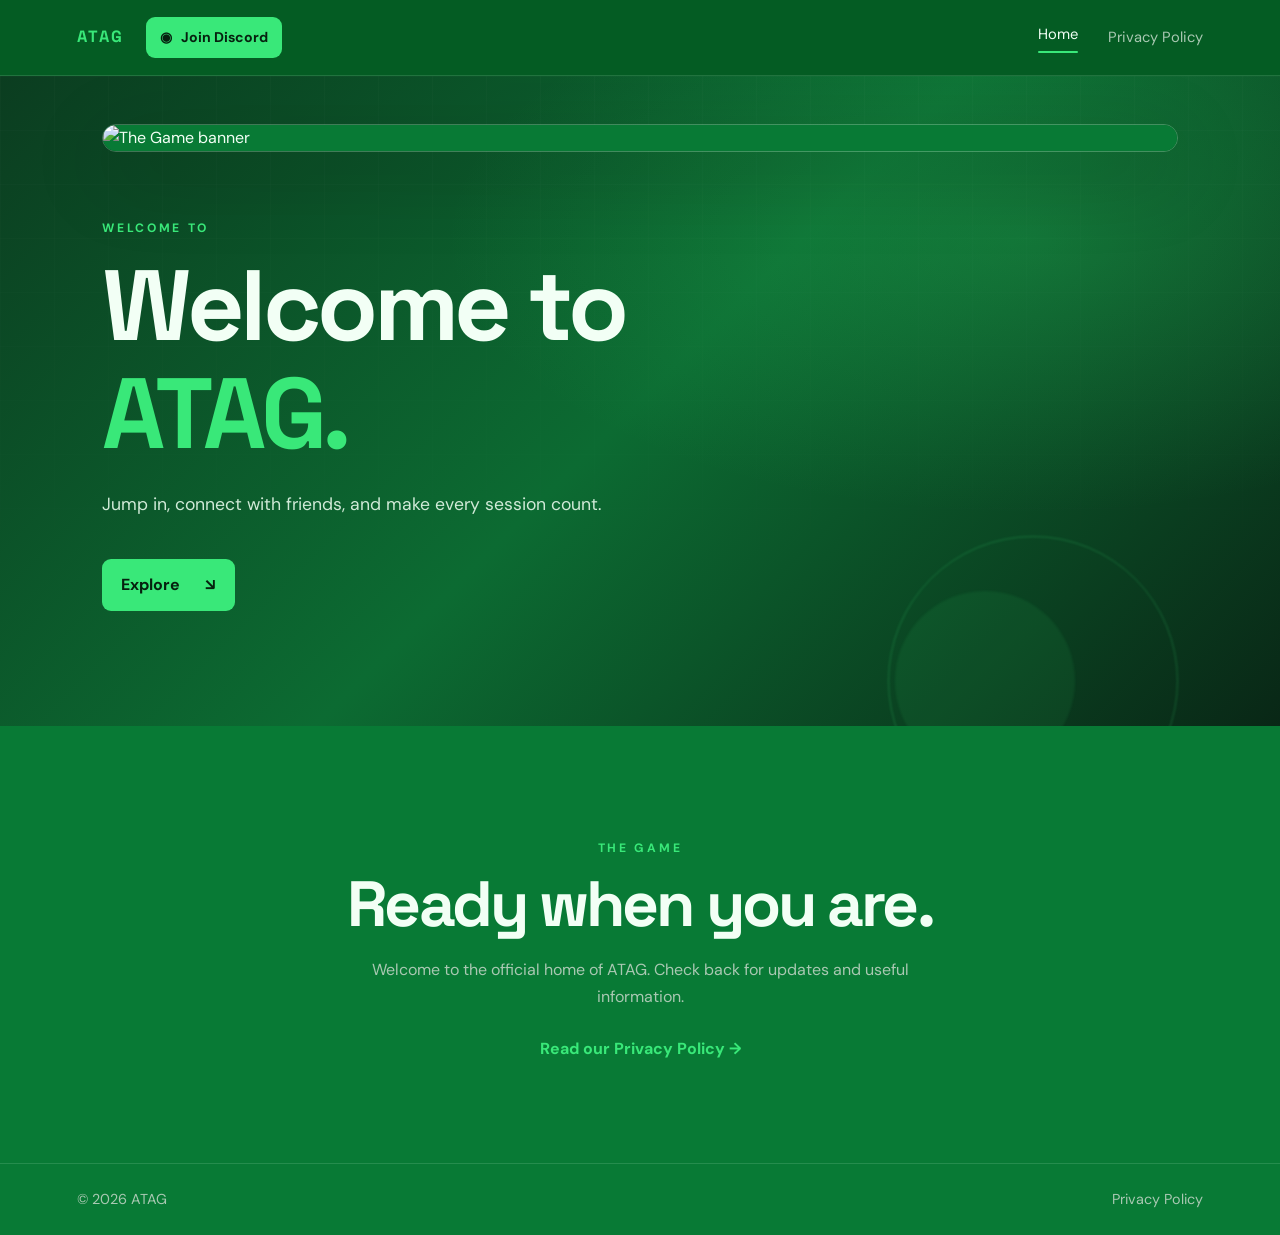
==== index.html @ 36f6f09e "Add files via upload" ====
<!doctype html>
<html lang="en">
<head>
  <meta charset="utf-8">
  <meta name="viewport" content="width=device-width, initial-scale=1">
  <meta name="theme-color" content="#087a35">
  <meta name="description" content="Official ATAG website.">
  <title>Home | ATAG</title>

  <!-- Favicon -->
  <link rel="icon" type="image/png" href="./favicon.png">

  <!-- Stylesheet -->
  <link rel="stylesheet" href="styles.css">
</head><body>
  <header class="site-header">
    <div class="header-left"><a class="brand" href="index.html" aria-label="ATAG home">ATAG</a><a class="discord-button" href="https://discord.gg/aQb2UMH9tg" target="_blank" rel="noopener noreferrer"><span aria-hidden="true">◉</span> Join Discord</a></div>
    <button class="menu-toggle" aria-label="Toggle navigation" aria-expanded="false">☰</button>
    <nav class="nav-links" aria-label="Main navigation">
      <a class="active" href="index.html">Home</a>
      <a href="privacy.html">Privacy Policy</a>
    </nav>
  </header>

  <main>
    <section class="hero">
      <div class="banner-wrap">
        <img class="banner" src="banner.png" alt="The Game banner">
      </div>
      <div class="hero-content">
        <p class="eyebrow">WELCOME TO</p>
        <h1>Welcome to<br><span>ATAG.</span></h1>
        <p class="hero-copy">Jump in, connect with friends, and make every session count.</p>
        <a class="primary-button" href="#about">Explore <span aria-hidden="true">↘</span></a>
      </div>
      <div class="orb orb-one" aria-hidden="true"></div>
      <div class="orb orb-two" aria-hidden="true"></div>
    </section>

    <section class="about section" id="about">
      <p class="eyebrow">THE GAME</p>
      <h2>Ready when you are.</h2>
      <p class="section-copy">Welcome to the official home of ATAG. Check back for updates and useful information.</p>
      <a class="text-link" href="privacy.html">Read our Privacy Policy <span aria-hidden="true">→</span></a>
    </section>
  </main>

  <footer class="site-footer">
    <span>© <span id="year"></span> ATAG</span>
    <a href="privacy.html">Privacy Policy</a>
  </footer>
  <script src="script.js"></script>
</body>
</html>
---- styles.css ----
@import url('https://fonts.googleapis.com/css2?family=DM+Sans:wght@400;500;600;700&family=Space+Grotesk:wght@400;500;600;700&display=swap');

:root {
  color-scheme: dark;
  --bg: #087a35;
  --surface: #0b8d3e;
  --green: #39e879;
  --green-dark: #087a35;
  --text: #f2fff5;
  --muted: #a9c8b2;
  --line: rgba(211, 255, 223, .14);
}
* { box-sizing: border-box; }
html { scroll-behavior: smooth; }
body {
  margin: 0;
  background: var(--bg);
  color: var(--text);
  font-family: 'DM Sans', sans-serif;
  line-height: 1.65;
  overflow-x: hidden;
}
a { color: inherit; }
.site-header {
  min-height: 76px;
  padding: 0 clamp(20px, 6vw, 88px);
  display: flex;
  align-items: center;
  justify-content: space-between;
  gap: 24px;
  background: rgba(5, 91, 35, .94);
  border-bottom: 1px solid var(--line);
  position: sticky;
  top: 0;
  z-index: 10;
  backdrop-filter: blur(16px);
}
.header-left { display: flex; align-items: center; gap: 22px; }
.discord-button {
  display: inline-flex; align-items: center; gap: 9px;
  padding: 9px 14px; border-radius: 9px;
  color: #06210f; background: var(--green);
  font-size: .88rem; font-weight: 700; text-decoration: none;
  transition: transform .25s ease, background .25s ease, box-shadow .25s ease;
}
.discord-button:hover { transform: translateY(-2px); background: #75f49e; box-shadow: 0 8px 24px rgba(57,232,121,.2); }
.brand {
  color: var(--green);
  font-family: 'Space Grotesk', sans-serif;
  font-weight: 700;
  letter-spacing: .13em;
  font-size: 1.02rem;
  text-decoration: none;
}
.nav-links { display: flex; align-items: center; gap: 30px; }
.nav-links a {
  text-decoration: none;
  color: var(--muted);
  font-size: .92rem;
  transition: color .25s ease;
}
.nav-links a:hover, .nav-links a.active { color: var(--text); }
.nav-links a.active::after {
  content: '';
  display: block;
  height: 2px;
  background: var(--green);
  border-radius: 2px;
  margin-top: 4px;
}
.menu-toggle {
  display: none;
  background: none;
  color: var(--text);
  border: 1px solid var(--line);
  border-radius: 10px;
  padding: 8px 12px;
  font-size: 1.15rem;
}
.hero {
  min-height: 650px;
  padding: 48px clamp(20px, 8vw, 120px) 100px;
  position: relative;
  overflow: hidden;
  background:
    radial-gradient(ellipse at 80% 25%, rgba(49, 218, 104, .22), transparent 40%),
    linear-gradient(135deg, #0b3d20 0%, #0c6b32 50%, #092716 100%);
}
.hero::before {
  content: '';
  position: absolute;
  inset: 0;
  opacity: .13;
  background-image: linear-gradient(rgba(255,255,255,.13) 1px, transparent 1px), linear-gradient(90deg, rgba(255,255,255,.13) 1px, transparent 1px);
  background-size: 54px 54px;
  mask-image: linear-gradient(to bottom, black, transparent 90%);
}
.banner-wrap {
  position: relative;
  z-index: 2;
  width: min(100%, 1120px);
  margin: 0 auto 66px;
  border-radius: 22px;
  overflow: hidden;
  border: 1px solid rgba(222,255,231,.25);
  box-shadow: 0 22px 80px rgba(0,0,0,.24);
  animation: rise-in .8s both;
}
.banner {
  display: block;
  width: 100%;
  max-height: 260px;
  object-fit: cover;
  background: #087a35;
}
.hero-content { max-width: 800px; position: relative; z-index: 2; animation: rise-in .85s .12s both; }
.eyebrow { color: var(--green); letter-spacing: .22em; font-weight: 700; font-size: .76rem; }
h1, h2 { font-family: 'Space Grotesk', sans-serif; line-height: 1.08; letter-spacing: -.045em; }
.hero h1 { font-size: clamp(3rem, 7.8vw, 6.8rem); margin: 14px 0 22px; }
.hero h1 span, .policy-heading h1 span { color: var(--green); }
.hero-copy { color: #d0ead7; max-width: 520px; font-size: 1.1rem; }
.primary-button {
  margin-top: 22px;
  display: inline-flex;
  align-items: center;
  gap: 25px;
  padding: 13px 19px;
  color: #06210f;
  background: var(--green);
  border-radius: 9px;
  font-weight: 700;
  text-decoration: none;
  transition: transform .25s ease, box-shadow .25s ease, background .25s ease;
}
.primary-button:hover { transform: translateY(-3px); box-shadow: 0 10px 32px rgba(57,232,121,.24); background: #75f49e; }
.orb { position: absolute; border-radius: 50%; pointer-events: none; filter: blur(1px); }
.orb-one { width: 290px; height: 290px; right: 8%; bottom: -100px; border: 1px solid rgba(57,232,121,.28); animation: float 8s ease-in-out infinite; }
.orb-two { width: 180px; height: 180px; right: 16%; bottom: -45px; background: rgba(57,232,121,.08); animation: float 6s ease-in-out infinite reverse; }
.section { padding: 100px 24px; text-align: center; }
.about { background: #087a35; }
.about h2 { font-size: clamp(2.3rem, 5vw, 4rem); margin: 10px 0 18px; }
.section-copy { max-width: 570px; margin: 0 auto 26px; color: var(--muted); }
.text-link { color: var(--green); text-decoration: none; font-weight: 700; }
.text-link span { display: inline-block; transition: transform .2s ease; }
.text-link:hover span { transform: translateX(5px); }
.site-footer {
  display: flex;
  align-items: center;
  justify-content: space-between;
  gap: 20px;
  padding: 24px clamp(20px, 6vw, 88px);
  border-top: 1px solid var(--line);
  color: var(--muted);
  font-size: .9rem;
}
.site-footer a { text-decoration: none; }
.site-footer a:hover { color: var(--green); }
.policy-page {
  min-height: 80vh;
  padding: 72px 20px 100px;
  background: radial-gradient(ellipse at 50% 0%, rgba(100, 255, 150, .20), transparent 55%), #087a35;
}
.policy-heading { max-width: 850px; margin: 0 auto 36px; text-align: center; }
.policy-heading h1 { font-size: clamp(2.7rem, 6vw, 5rem); margin: 10px 0; }
.policy-heading > p:last-child { color: var(--muted); font-size: .92rem; }
.policy-card {
  max-width: 850px;
  margin: 0 auto;
  padding: clamp(24px, 5vw, 54px);
  background: rgba(5, 103, 43, .72);
  border: 1px solid var(--line);
  border-radius: 20px;
  box-shadow: 0 24px 80px rgba(0,0,0,.15);
  animation: rise-in .7s both;
}
.policy-card p { color: #c6ddcd; margin: 0 0 18px; }
.policy-card h2 { font-size: 1.35rem; margin: 32px 0 10px; color: var(--text); letter-spacing: -.02em; }
.policy-card ul { color: #c6ddcd; padding-left: 1.35rem; margin: 0 0 22px; }
.policy-card li { padding-left: 5px; margin: 7px 0; }
.policy-card li::marker { color: var(--green); }
.policy-card a { color: var(--green); }
.policy-card .last-updated { margin-top: 36px; font-size: .9rem; color: var(--muted); }
@keyframes rise-in { from { opacity: 0; transform: translateY(18px); } to { opacity: 1; transform: translateY(0); } }
@keyframes float { 0%, 100% { transform: translateY(0) rotate(0deg); } 50% { transform: translateY(-18px) rotate(8deg); } }
@media (max-width: 650px) {
  .site-header { min-height: 68px; }\n  .header-left { gap: 10px; flex-wrap: wrap; }\n  .discord-button { padding: 8px 10px; font-size: .8rem; }
  .menu-toggle { display: block; }
  .nav-links {
    display: none;
    position: absolute;
    top: 67px; left: 0; right: 0;
    padding: 18px 22px 24px;
    flex-direction: column;
    align-items: flex-start;
    gap: 18px;
    background: rgba(5,91,35,.99);
    border-bottom: 1px solid var(--line);
  }
  .nav-links.open { display: flex; }
  .hero { padding-top: 26px; min-height: 0; padding-bottom: 80px; }
  .banner-wrap { margin-bottom: 42px; border-radius: 14px; }
  .banner { max-height: none; }
  .hero h1 { font-size: clamp(2.8rem, 13vw, 4.4rem); }
  .section { padding: 74px 22px; }
  .site-footer { align-items: flex-start; flex-direction: column; gap: 8px; }
  .policy-page { padding-top: 52px; }
}
@media (prefers-reduced-motion: reduce) {
  *, *::before, *::after { scroll-behavior: auto !important; animation-duration: .01ms !important; animation-iteration-count: 1 !important; transition-duration: .01ms !important; }
}
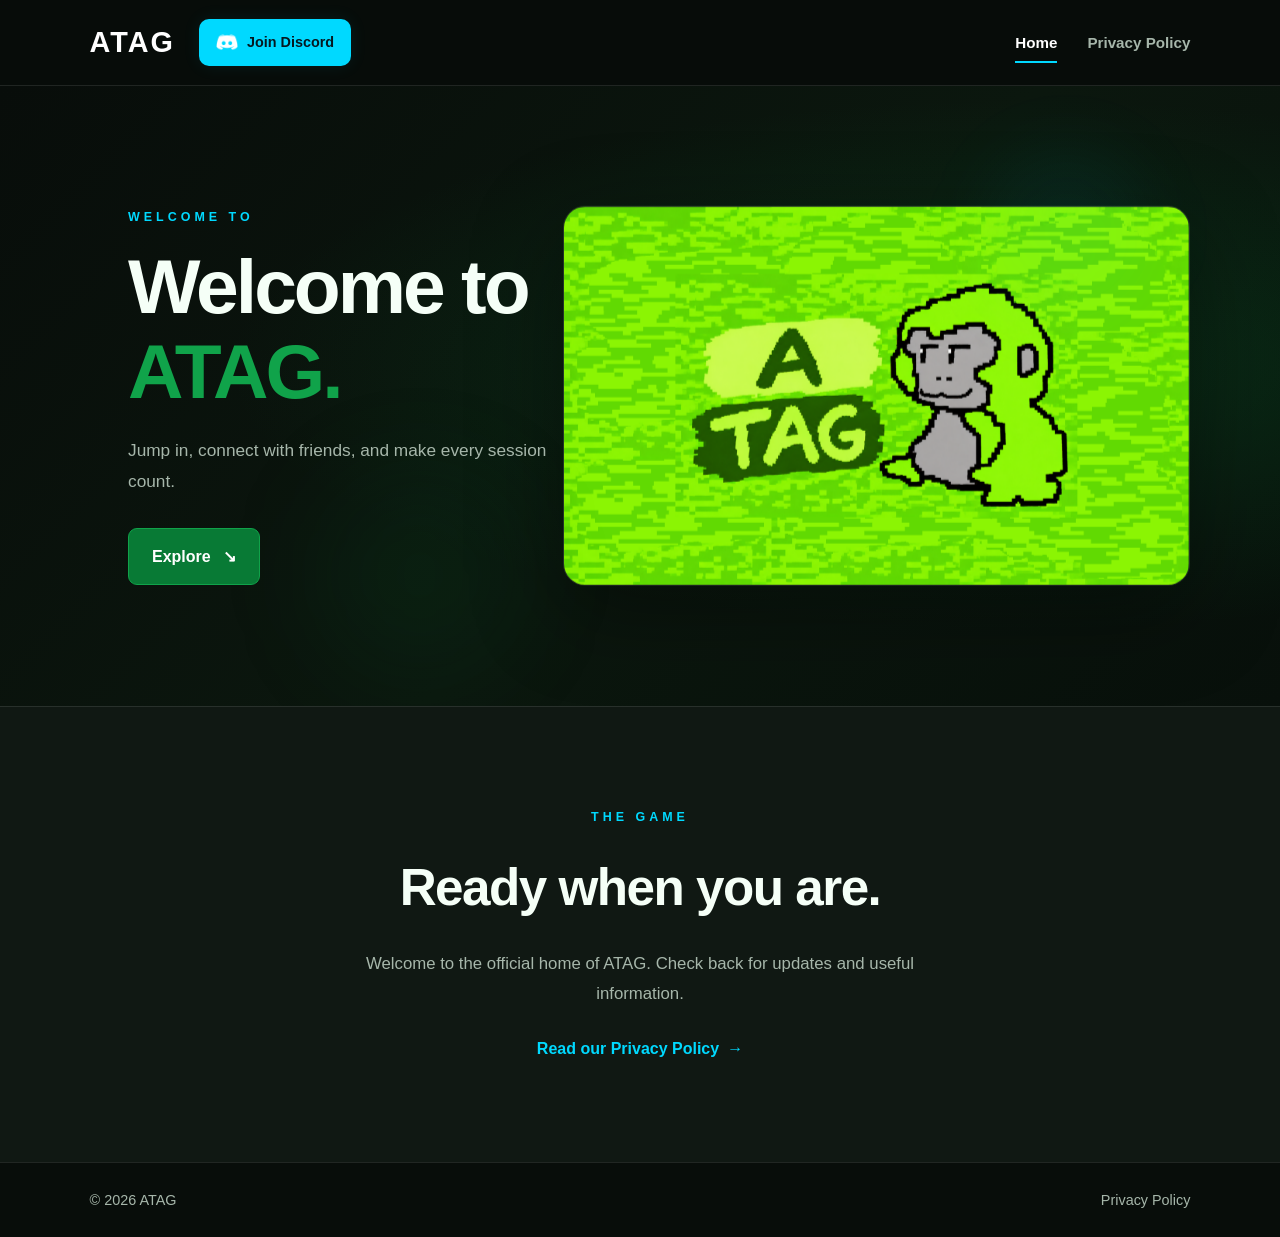
==== commit 2fc85ee4: "Add files via upload" ====
--- a/index.html
+++ b/index.html
@@ -1,4 +1,3 @@
-
 <!doctype html>
 <html lang="en">
 <head>
@@ -6,18 +5,49 @@
   <meta name="viewport" content="width=device-width, initial-scale=1">
   <meta name="theme-color" content="#087a35">
   <meta name="description" content="Official ATAG website.">
+
   <title>Home | ATAG</title>
 
-  <!-- Favicon -->
   <link rel="icon" type="image/png" href="./favicon.png">
+  <link rel="stylesheet" href="styles.css">
+  <script src="script.js" defer></script>
+</head>
 
-  <!-- Stylesheet -->
-  <link rel="stylesheet" href="styles.css">
-</head><body>
+<body>
   <header class="site-header">
-    <div class="header-left"><a class="brand" href="index.html" aria-label="ATAG home">ATAG</a><a class="discord-button" href="https://discord.gg/aQb2UMH9tg" target="_blank" rel="noopener noreferrer"><span aria-hidden="true">◉</span> Join Discord</a></div>
-    <button class="menu-toggle" aria-label="Toggle navigation" aria-expanded="false">☰</button>
-    <nav class="nav-links" aria-label="Main navigation">
+    <div class="header-left">
+      <a class="brand" href="index.html" aria-label="ATAG home">
+        ATAG
+      </a>
+
+      <a
+        class="discord-button"
+        href="https://discord.gg/aQb2UMH9tg"
+        target="_blank"
+        rel="noopener noreferrer"
+      >
+        <img src="dlogo.png" alt="" class="discord-logo">
+        <span>Join Discord</span>
+      </a>
+    </div>
+
+    <button
+      class="menu-toggle"
+      type="button"
+      aria-label="Open navigation"
+      aria-expanded="false"
+      aria-controls="main-navigation"
+    >
+      <span></span>
+      <span></span>
+      <span></span>
+    </button>
+
+    <nav
+      class="nav-links"
+      id="main-navigation"
+      aria-label="Main navigation"
+    >
       <a class="active" href="index.html">Home</a>
       <a href="privacy.html">Privacy Policy</a>
     </nav>
@@ -25,31 +55,58 @@
 
   <main>
     <section class="hero">
+      <div class="hero-background" aria-hidden="true"></div>
+
       <div class="banner-wrap">
-        <img class="banner" src="banner.png" alt="The Game banner">
+        <img
+          class="banner"
+          src="banner.png"
+          alt="The Game banner"
+        >
       </div>
+
       <div class="hero-content">
         <p class="eyebrow">WELCOME TO</p>
-        <h1>Welcome to<br><span>ATAG.</span></h1>
-        <p class="hero-copy">Jump in, connect with friends, and make every session count.</p>
-        <a class="primary-button" href="#about">Explore <span aria-hidden="true">↘</span></a>
+
+        <h1>
+          Welcome to<br>
+          <span>ATAG.</span>
+        </h1>
+
+        <p class="hero-copy">
+          Jump in, connect with friends, and make every session count.
+        </p>
+
+        <a class="primary-button" href="#about">
+          Explore <span aria-hidden="true">↘</span>
+        </a>
       </div>
+
       <div class="orb orb-one" aria-hidden="true"></div>
       <div class="orb orb-two" aria-hidden="true"></div>
     </section>
 
     <section class="about section" id="about">
       <p class="eyebrow">THE GAME</p>
+
       <h2>Ready when you are.</h2>
-      <p class="section-copy">Welcome to the official home of ATAG. Check back for updates and useful information.</p>
-      <a class="text-link" href="privacy.html">Read our Privacy Policy <span aria-hidden="true">→</span></a>
+
+      <p class="section-copy">
+        Welcome to the official home of ATAG.
+        Check back for updates and useful information.
+      </p>
+
+      <a class="text-link" href="privacy.html">
+        Read our Privacy Policy
+        <span aria-hidden="true">→</span>
+      </a>
     </section>
   </main>
 
   <footer class="site-footer">
     <span>© <span id="year"></span> ATAG</span>
+
     <a href="privacy.html">Privacy Policy</a>
   </footer>
-  <script src="script.js"></script>
 </body>
-</html>
+</html>
--- a/styles.css
+++ b/styles.css
@@ -1,210 +1,990 @@
-@import url('https://fonts.googleapis.com/css2?family=DM+Sans:wght@400;500;600;700&family=Space+Grotesk:wght@400;500;600;700&display=swap');
+/* =====================================
+   ATAG WEBSITE STYLES
+===================================== */
 
 :root {
-  color-scheme: dark;
-  --bg: #087a35;
-  --surface: #0b8d3e;
-  --green: #39e879;
-  --green-dark: #087a35;
-  --text: #f2fff5;
-  --muted: #a9c8b2;
-  --line: rgba(211, 255, 223, .14);
-}
-* { box-sizing: border-box; }
-html { scroll-behavior: smooth; }
+  --green: #087a35;
+  --green-light: #10a34a;
+  --cyan: #00d9ff;
+  --cyan-hover: #00bfe6;
+
+  --background: #080d0a;
+  --surface: #101813;
+  --surface-light: #151f18;
+
+  --text: #f5fff7;
+  --muted: #a6b6aa;
+  --border: rgba(255, 255, 255, 0.1);
+  --cyan-border: rgba(0, 217, 255, 0.2);
+}
+
+/* =====================================
+   RESET AND GLOBAL
+===================================== */
+
+* {
+  box-sizing: border-box;
+  margin: 0;
+  padding: 0;
+}
+
+html {
+  scroll-behavior: smooth;
+  scroll-padding-top: 100px;
+}
+
 body {
-  margin: 0;
-  background: var(--bg);
+  min-height: 100vh;
+  overflow-x: hidden;
+  background: var(--background);
   color: var(--text);
-  font-family: 'DM Sans', sans-serif;
-  line-height: 1.65;
-  overflow-x: hidden;
-}
-a { color: inherit; }
+  font-family: Arial, Helvetica, sans-serif;
+  line-height: 1.7;
+}
+
+a {
+  color: inherit;
+  text-decoration: none;
+}
+
+button {
+  font: inherit;
+}
+
+img {
+  display: block;
+  max-width: 100%;
+}
+
+button,
+a {
+  -webkit-tap-highlight-color: transparent;
+}
+
+a:focus-visible,
+button:focus-visible {
+  outline: 2px solid var(--cyan);
+  outline-offset: 4px;
+}
+
+/* =====================================
+   HEADER
+===================================== */
+
 .site-header {
-  min-height: 76px;
-  padding: 0 clamp(20px, 6vw, 88px);
+  position: sticky;
+  top: 0;
+  z-index: 100;
+
   display: flex;
   align-items: center;
   justify-content: space-between;
   gap: 24px;
-  background: rgba(5, 91, 35, .94);
-  border-bottom: 1px solid var(--line);
-  position: sticky;
-  top: 0;
-  z-index: 10;
+
+  width: 100%;
+  padding: 18px 7%;
+
+  background: rgba(8, 13, 10, 0.94);
+  border-bottom: 1px solid var(--border);
+
   backdrop-filter: blur(16px);
-}
-.header-left { display: flex; align-items: center; gap: 22px; }
+  -webkit-backdrop-filter: blur(16px);
+}
+
+.header-left {
+  display: flex;
+  align-items: center;
+  gap: 24px;
+}
+
+.brand {
+  color: #ffffff;
+  font-size: 1.8rem;
+  font-weight: 900;
+  letter-spacing: 2px;
+  transition: color 0.2s ease;
+}
+
+.brand:hover {
+  color: var(--cyan);
+}
+
+/* =====================================
+   DISCORD BUTTON
+===================================== */
+
 .discord-button {
-  display: inline-flex; align-items: center; gap: 9px;
-  padding: 9px 14px; border-radius: 9px;
-  color: #06210f; background: var(--green);
-  font-size: .88rem; font-weight: 700; text-decoration: none;
-  transition: transform .25s ease, background .25s ease, box-shadow .25s ease;
-}
-.discord-button:hover { transform: translateY(-2px); background: #75f49e; box-shadow: 0 8px 24px rgba(57,232,121,.2); }
-.brand {
-  color: var(--green);
-  font-family: 'Space Grotesk', sans-serif;
-  font-weight: 700;
-  letter-spacing: .13em;
-  font-size: 1.02rem;
-  text-decoration: none;
-}
-.nav-links { display: flex; align-items: center; gap: 30px; }
+  display: inline-flex;
+  align-items: center;
+  justify-content: center;
+  gap: 9px;
+
+  padding: 10px 16px;
+
+  border: 1px solid rgba(0, 217, 255, 0.55);
+  border-radius: 10px;
+
+  background: var(--cyan);
+  color: #061820;
+
+  font-size: 0.9rem;
+  font-weight: 800;
+  white-space: nowrap;
+
+  box-shadow: 0 0 18px rgba(0, 217, 255, 0.08);
+
+  transition:
+    background 0.2s ease,
+    transform 0.2s ease,
+    box-shadow 0.2s ease;
+}
+
+.discord-button:hover {
+  background: var(--cyan-hover);
+  box-shadow: 0 0 24px rgba(0, 217, 255, 0.25);
+  transform: translateY(-2px);
+}
+
+.discord-button:active {
+  transform: translateY(0);
+}
+
+.discord-logo {
+  width: 22px;
+  height: 22px;
+  flex-shrink: 0;
+  object-fit: contain;
+}
+
+/* =====================================
+   NAVIGATION
+===================================== */
+
+.nav-links {
+  display: flex;
+  align-items: center;
+  gap: 30px;
+}
+
 .nav-links a {
-  text-decoration: none;
+  position: relative;
+  padding: 8px 0;
+
   color: var(--muted);
-  font-size: .92rem;
-  transition: color .25s ease;
-}
-.nav-links a:hover, .nav-links a.active { color: var(--text); }
+  font-size: 0.95rem;
+  font-weight: 600;
+
+  transition: color 0.2s ease;
+}
+
+.nav-links a::after {
+  position: absolute;
+  right: 0;
+  bottom: 0;
+  left: 0;
+
+  height: 2px;
+
+  background: var(--cyan);
+  content: "";
+
+  transform: scaleX(0);
+  transform-origin: left;
+  transition: transform 0.2s ease;
+}
+
+.nav-links a:hover,
+.nav-links a.active {
+  color: #ffffff;
+}
+
+.nav-links a:hover::after,
 .nav-links a.active::after {
-  content: '';
-  display: block;
-  height: 2px;
-  background: var(--green);
-  border-radius: 2px;
-  margin-top: 4px;
-}
+  transform: scaleX(1);
+}
+
+/* Mobile navigation button */
+
 .menu-toggle {
   display: none;
-  background: none;
-  color: var(--text);
-  border: 1px solid var(--line);
-  border-radius: 10px;
-  padding: 8px 12px;
-  font-size: 1.15rem;
-}
+  width: 42px;
+  height: 42px;
+
+  align-items: center;
+  justify-content: center;
+  flex-direction: column;
+  gap: 5px;
+
+  border: 1px solid var(--border);
+  border-radius: 9px;
+
+  background: var(--surface);
+  cursor: pointer;
+}
+
+.menu-toggle span {
+  width: 19px;
+  height: 2px;
+
+  border-radius: 2px;
+  background: #ffffff;
+
+  transition:
+    transform 0.2s ease,
+    opacity 0.2s ease;
+}
+
+.menu-toggle[aria-expanded="true"] span:first-child {
+  transform: translateY(7px) rotate(45deg);
+}
+
+.menu-toggle[aria-expanded="true"] span:nth-child(2) {
+  opacity: 0;
+}
+
+.menu-toggle[aria-expanded="true"] span:last-child {
+  transform: translateY(-7px) rotate(-45deg);
+}
+
+/* =====================================
+   HOMEPAGE HERO
+===================================== */
+
 .hero {
-  min-height: 650px;
-  padding: 48px clamp(20px, 8vw, 120px) 100px;
   position: relative;
+  isolation: isolate;
+
+  display: flex;
+  min-height: 620px;
+  align-items: center;
+
+  padding: 90px 10%;
   overflow: hidden;
+}
+
+.hero-background {
+  position: absolute;
+  z-index: -2;
+  inset: 0;
+
   background:
-    radial-gradient(ellipse at 80% 25%, rgba(49, 218, 104, .22), transparent 40%),
-    linear-gradient(135deg, #0b3d20 0%, #0c6b32 50%, #092716 100%);
-}
-.hero::before {
-  content: '';
+    radial-gradient(
+      ellipse at 80% 45%,
+      rgba(8, 122, 53, 0.24),
+      transparent 55%
+    ),
+    linear-gradient(
+      135deg,
+      #080d0a 0%,
+      #0b170e 55%,
+      #08100b 100%
+    );
+}
+
+.banner-wrap {
   position: absolute;
-  inset: 0;
-  opacity: .13;
-  background-image: linear-gradient(rgba(255,255,255,.13) 1px, transparent 1px), linear-gradient(90deg, rgba(255,255,255,.13) 1px, transparent 1px);
-  background-size: 54px 54px;
-  mask-image: linear-gradient(to bottom, black, transparent 90%);
-}
-.banner-wrap {
+  z-index: -1;
+  top: 50%;
+  right: 7%;
+  width: 49%;
+
+  transform: translateY(-50%);
+}
+
+.banner {
+  width: 100%;
+  height: auto;
+
+  border: 1px solid var(--border);
+  border-radius: 22px;
+
+  object-fit: cover;
+  box-shadow: 0 25px 90px rgba(0, 0, 0, 0.4);
+
+  animation: banner-appear 0.8s ease both;
+}
+
+.hero-content {
   position: relative;
   z-index: 2;
-  width: min(100%, 1120px);
-  margin: 0 auto 66px;
-  border-radius: 22px;
-  overflow: hidden;
-  border: 1px solid rgba(222,255,231,.25);
-  box-shadow: 0 22px 80px rgba(0,0,0,.24);
-  animation: rise-in .8s both;
-}
-.banner {
-  display: block;
+
+  width: 54%;
+  max-width: 650px;
+
+  animation: content-appear 0.7s ease both;
+}
+
+.eyebrow {
+  margin-bottom: 16px;
+
+  color: var(--cyan);
+  font-size: 0.78rem;
+  font-weight: 800;
+  letter-spacing: 4px;
+}
+
+.hero h1 {
+  margin-bottom: 22px;
+
+  font-size: clamp(3rem, 6vw, 5.7rem);
+  font-weight: 900;
+  letter-spacing: -3px;
+  line-height: 1.1;
+}
+
+.hero h1 span {
+  color: var(--green-light);
+}
+
+.hero-copy {
+  max-width: 440px;
+  margin-bottom: 30px;
+
+  color: var(--muted);
+  font-size: 1.08rem;
+  line-height: 1.8;
+}
+
+/* Explore button */
+
+.primary-button {
+  display: inline-flex;
+  align-items: center;
+  justify-content: center;
+  gap: 12px;
+
+  padding: 14px 23px;
+
+  border: 1px solid var(--green-light);
+  border-radius: 9px;
+
+  background: var(--green);
+  color: #ffffff;
+
+  font-weight: 800;
+
+  transition:
+    background 0.2s ease,
+    transform 0.2s ease,
+    box-shadow 0.2s ease;
+}
+
+.primary-button:hover {
+  background: var(--green-light);
+  box-shadow: 0 0 30px rgba(16, 163, 74, 0.2);
+  transform: translateY(-3px);
+}
+
+/* Decorative background orbs */
+
+.orb {
+  position: absolute;
+  z-index: -1;
+
+  border-radius: 50%;
+  pointer-events: none;
+}
+
+.orb-one {
+  top: 10%;
+  right: 10%;
+
+  width: 170px;
+  height: 170px;
+
+  background: rgba(0, 217, 255, 0.05);
+  filter: blur(35px);
+}
+
+.orb-two {
+  bottom: 5%;
+  left: 25%;
+
+  width: 200px;
+  height: 200px;
+
+  background: rgba(8, 122, 53, 0.1);
+  filter: blur(50px);
+}
+
+/* =====================================
+   HOMEPAGE ABOUT SECTION
+===================================== */
+
+.section {
+  padding: 100px 10%;
+}
+
+.about {
+  background: var(--surface);
+  border-top: 1px solid var(--border);
+  text-align: center;
+}
+
+.about h2 {
+  margin-bottom: 18px;
+
+  font-size: clamp(2rem, 4vw, 3.3rem);
+  font-weight: 900;
+  letter-spacing: -1.5px;
+}
+
+.section-copy {
+  max-width: 600px;
+  margin: 0 auto 25px;
+
+  color: var(--muted);
+  font-size: 1.05rem;
+  line-height: 1.8;
+}
+
+.text-link {
+  display: inline-flex;
+  align-items: center;
+  gap: 8px;
+
+  color: var(--cyan);
+  font-weight: 700;
+
+  transition: gap 0.2s ease, color 0.2s ease;
+}
+
+.text-link:hover {
+  gap: 14px;
+  color: #8df0ff;
+}
+
+/* =====================================
+   PRIVACY POLICY PAGE
+===================================== */
+
+.privacy-page {
+  position: relative;
+  isolation: isolate;
+
+  min-height: calc(100vh - 150px);
+  padding: 80px 24px 100px;
+
+  background:
+    radial-gradient(
+      ellipse at 50% 0%,
+      rgba(8, 122, 53, 0.15),
+      transparent 50%
+    ),
+    var(--background);
+}
+
+/* Main centered policy container */
+
+.privacy-content {
   width: 100%;
-  max-height: 260px;
-  object-fit: cover;
-  background: #087a35;
-}
-.hero-content { max-width: 800px; position: relative; z-index: 2; animation: rise-in .85s .12s both; }
-.eyebrow { color: var(--green); letter-spacing: .22em; font-weight: 700; font-size: .76rem; }
-h1, h2 { font-family: 'Space Grotesk', sans-serif; line-height: 1.08; letter-spacing: -.045em; }
-.hero h1 { font-size: clamp(3rem, 7.8vw, 6.8rem); margin: 14px 0 22px; }
-.hero h1 span, .policy-heading h1 span { color: var(--green); }
-.hero-copy { color: #d0ead7; max-width: 520px; font-size: 1.1rem; }
-.primary-button {
-  margin-top: 22px;
+  max-width: 850px;
+  margin: 0 auto;
+  padding: 55px 60px;
+
+  border: 1px solid var(--border);
+  border-radius: 20px;
+
+  background: rgba(16, 24, 19, 0.94);
+
+  box-shadow: 0 25px 80px rgba(0, 0, 0, 0.2);
+
+  text-align: center;
+}
+
+/* Policy heading */
+
+.privacy-content > .eyebrow {
+  margin-bottom: 15px;
+}
+
+.privacy-content > h1 {
+  margin-bottom: 22px;
+
+  color: var(--text);
+  font-size: clamp(2.6rem, 6vw, 4.2rem);
+  font-weight: 900;
+  letter-spacing: -2px;
+  line-height: 1.15;
+}
+
+.privacy-content > h1 span {
+  color: var(--green-light);
+}
+
+/* Introductory text */
+
+.privacy-intro {
+  max-width: 620px;
+  margin: 0 auto 25px;
+
+  color: var(--muted);
+  font-size: 1.05rem;
+  line-height: 1.9;
+}
+
+/* Policy status label */
+
+.privacy-meta {
+  display: flex;
+  align-items: center;
+  justify-content: center;
+  gap: 9px;
+
+  color: #c5d5c9;
+  font-size: 0.85rem;
+  font-weight: 600;
+}
+
+.status-dot {
+  width: 8px;
+  height: 8px;
+
+  border-radius: 50%;
+  background: var(--cyan);
+
+  box-shadow: 0 0 12px rgba(0, 217, 255, 0.35);
+}
+
+/* Divider */
+
+.privacy-divider {
+  width: 100%;
+  height: 1px;
+  margin: 35px 0;
+
+  background: var(--border);
+}
+
+/* Individual policy sections */
+
+.privacy-section {
+  margin-bottom: 35px;
+  text-align: center;
+}
+
+.privacy-section h2 {
+  margin-bottom: 13px;
+
+  color: #ffffff;
+  font-size: 1.35rem;
+  font-weight: 800;
+  line-height: 1.4;
+}
+
+.privacy-section p {
+  max-width: 650px;
+  margin: 0 auto 15px;
+
+  color: var(--muted);
+  font-size: 0.97rem;
+  line-height: 1.9;
+}
+
+.privacy-section p:last-child {
+  margin-bottom: 0;
+}
+
+/* Centered bullet lists */
+
+.privacy-section ul {
+  display: inline-block;
+  max-width: 620px;
+
+  margin: 0 auto 18px;
+  padding-left: 23px;
+
+  color: var(--muted);
+  text-align: left;
+}
+
+.privacy-section li {
+  margin-bottom: 10px;
+  padding-left: 5px;
+  line-height: 1.8;
+}
+
+.privacy-section li::marker {
+  color: var(--cyan);
+}
+
+.privacy-section strong {
+  color: #eaf6ed;
+  font-weight: 700;
+}
+
+/* Links inside the policy */
+
+.inline-link {
+  color: var(--cyan);
+  text-decoration: underline;
+  text-decoration-color: rgba(0, 217, 255, 0.4);
+  text-underline-offset: 4px;
+  overflow-wrap: anywhere;
+}
+
+.inline-link:hover {
+  color: #a0f3ff;
+}
+
+/* Contact button */
+
+.privacy-discord {
+  margin-top: 20px;
+
+  border-color: var(--cyan);
+  background: var(--cyan);
+  color: #061820;
+}
+
+.privacy-discord:hover {
+  border-color: var(--cyan-hover);
+  background: var(--cyan-hover);
+}
+
+.privacy-discord .discord-logo {
+  width: 21px;
+  height: 21px;
+}
+
+/* Policy reminder */
+
+.privacy-note {
+  margin-top: 30px;
+  padding: 20px 22px;
+
+  border: 1px solid var(--cyan-border);
+  border-radius: 12px;
+
+  background: rgba(0, 217, 255, 0.04);
+
+  text-align: center;
+}
+
+.privacy-note p {
+  color: var(--muted);
+  font-size: 0.88rem;
+  line-height: 1.8;
+}
+
+.privacy-note strong {
+  color: var(--cyan);
+}
+
+/* Back to home */
+
+.back-home {
   display: inline-flex;
   align-items: center;
-  gap: 25px;
-  padding: 13px 19px;
-  color: #06210f;
-  background: var(--green);
+  justify-content: center;
+  gap: 10px;
+
+  margin-top: 35px;
+  padding: 11px 18px;
+
+  border: 1px solid var(--border);
   border-radius: 9px;
+
+  color: #eaf6ed;
+  font-size: 0.95rem;
   font-weight: 700;
-  text-decoration: none;
-  transition: transform .25s ease, box-shadow .25s ease, background .25s ease;
-}
-.primary-button:hover { transform: translateY(-3px); box-shadow: 0 10px 32px rgba(57,232,121,.24); background: #75f49e; }
-.orb { position: absolute; border-radius: 50%; pointer-events: none; filter: blur(1px); }
-.orb-one { width: 290px; height: 290px; right: 8%; bottom: -100px; border: 1px solid rgba(57,232,121,.28); animation: float 8s ease-in-out infinite; }
-.orb-two { width: 180px; height: 180px; right: 16%; bottom: -45px; background: rgba(57,232,121,.08); animation: float 6s ease-in-out infinite reverse; }
-.section { padding: 100px 24px; text-align: center; }
-.about { background: #087a35; }
-.about h2 { font-size: clamp(2.3rem, 5vw, 4rem); margin: 10px 0 18px; }
-.section-copy { max-width: 570px; margin: 0 auto 26px; color: var(--muted); }
-.text-link { color: var(--green); text-decoration: none; font-weight: 700; }
-.text-link span { display: inline-block; transition: transform .2s ease; }
-.text-link:hover span { transform: translateX(5px); }
+
+  transition:
+    border-color 0.2s ease,
+    color 0.2s ease,
+    background 0.2s ease;
+}
+
+.back-home:hover {
+  border-color: var(--cyan-border);
+  background: rgba(0, 217, 255, 0.05);
+  color: var(--cyan);
+}
+
+/* =====================================
+   FOOTER
+===================================== */
+
 .site-footer {
   display: flex;
   align-items: center;
   justify-content: space-between;
   gap: 20px;
-  padding: 24px clamp(20px, 6vw, 88px);
-  border-top: 1px solid var(--line);
+
+  padding: 25px 7%;
+
+  border-top: 1px solid var(--border);
+  background: var(--background);
+
   color: var(--muted);
-  font-size: .9rem;
-}
-.site-footer a { text-decoration: none; }
-.site-footer a:hover { color: var(--green); }
-.policy-page {
-  min-height: 80vh;
-  padding: 72px 20px 100px;
-  background: radial-gradient(ellipse at 50% 0%, rgba(100, 255, 150, .20), transparent 55%), #087a35;
-}
-.policy-heading { max-width: 850px; margin: 0 auto 36px; text-align: center; }
-.policy-heading h1 { font-size: clamp(2.7rem, 6vw, 5rem); margin: 10px 0; }
-.policy-heading > p:last-child { color: var(--muted); font-size: .92rem; }
-.policy-card {
-  max-width: 850px;
-  margin: 0 auto;
-  padding: clamp(24px, 5vw, 54px);
-  background: rgba(5, 103, 43, .72);
-  border: 1px solid var(--line);
-  border-radius: 20px;
-  box-shadow: 0 24px 80px rgba(0,0,0,.15);
-  animation: rise-in .7s both;
-}
-.policy-card p { color: #c6ddcd; margin: 0 0 18px; }
-.policy-card h2 { font-size: 1.35rem; margin: 32px 0 10px; color: var(--text); letter-spacing: -.02em; }
-.policy-card ul { color: #c6ddcd; padding-left: 1.35rem; margin: 0 0 22px; }
-.policy-card li { padding-left: 5px; margin: 7px 0; }
-.policy-card li::marker { color: var(--green); }
-.policy-card a { color: var(--green); }
-.policy-card .last-updated { margin-top: 36px; font-size: .9rem; color: var(--muted); }
-@keyframes rise-in { from { opacity: 0; transform: translateY(18px); } to { opacity: 1; transform: translateY(0); } }
-@keyframes float { 0%, 100% { transform: translateY(0) rotate(0deg); } 50% { transform: translateY(-18px) rotate(8deg); } }
+  font-size: 0.9rem;
+}
+
+.site-footer a {
+  transition: color 0.2s ease;
+}
+
+.site-footer a:hover {
+  color: var(--cyan);
+}
+
+/* =====================================
+   ANIMATIONS
+===================================== */
+
+@keyframes content-appear {
+  from {
+    opacity: 0;
+    transform: translateY(20px);
+  }
+
+  to {
+    opacity: 1;
+    transform: translateY(0);
+  }
+}
+
+@keyframes banner-appear {
+  from {
+    opacity: 0;
+    transform: translateX(20px);
+  }
+
+  to {
+    opacity: 1;
+    transform: translateX(0);
+  }
+}
+
+/* =====================================
+   TABLET RESPONSIVENESS
+===================================== */
+
+@media (max-width: 900px) {
+  .site-header {
+    padding: 16px 5%;
+  }
+
+  .header-left {
+    gap: 16px;
+  }
+
+  .nav-links {
+    gap: 20px;
+  }
+
+  .hero {
+    min-height: 560px;
+    padding: 75px 7%;
+  }
+
+  .hero-content {
+    width: 58%;
+  }
+
+  .banner-wrap {
+    right: 4%;
+    width: 45%;
+  }
+
+  .hero h1 {
+    font-size: clamp(3rem, 7vw, 4.5rem);
+  }
+
+  .section {
+    padding: 80px 7%;
+  }
+
+  .privacy-page {
+    padding: 60px 22px 80px;
+  }
+
+  .privacy-content {
+    padding: 45px 35px;
+  }
+}
+
+/* =====================================
+   MOBILE RESPONSIVENESS
+===================================== */
+
 @media (max-width: 650px) {
-  .site-header { min-height: 68px; }\n  .header-left { gap: 10px; flex-wrap: wrap; }\n  .discord-button { padding: 8px 10px; font-size: .8rem; }
-  .menu-toggle { display: block; }
+  .site-header {
+    flex-wrap: wrap;
+    gap: 12px;
+    padding: 14px 5%;
+  }
+
+  .header-left {
+    gap: 12px;
+  }
+
+  .brand {
+    font-size: 1.55rem;
+  }
+
+  .discord-button {
+    gap: 7px;
+    padding: 8px 10px;
+    font-size: 0.8rem;
+  }
+
+  .discord-logo {
+    width: 20px;
+    height: 20px;
+  }
+
+  .menu-toggle {
+    display: flex;
+    margin-left: auto;
+  }
+
   .nav-links {
     display: none;
-    position: absolute;
-    top: 67px; left: 0; right: 0;
-    padding: 18px 22px 24px;
+    width: 100%;
+
+    align-items: stretch;
     flex-direction: column;
+    gap: 4px;
+
+    padding: 12px 0 4px;
+
+    border-top: 1px solid var(--border);
+  }
+
+  .nav-links.open {
+    display: flex;
+  }
+
+  .nav-links a {
+    padding: 11px 8px;
+  }
+
+  .nav-links a::after {
+    display: none;
+  }
+
+  .nav-links a.active {
+    border-radius: 7px;
+    background: rgba(0, 217, 255, 0.08);
+    color: var(--cyan);
+  }
+
+  /* Homepage */
+
+  .hero {
+    min-height: auto;
     align-items: flex-start;
-    gap: 18px;
-    background: rgba(5,91,35,.99);
-    border-bottom: 1px solid var(--line);
-  }
-  .nav-links.open { display: flex; }
-  .hero { padding-top: 26px; min-height: 0; padding-bottom: 80px; }
-  .banner-wrap { margin-bottom: 42px; border-radius: 14px; }
-  .banner { max-height: none; }
-  .hero h1 { font-size: clamp(2.8rem, 13vw, 4.4rem); }
-  .section { padding: 74px 22px; }
-  .site-footer { align-items: flex-start; flex-direction: column; gap: 8px; }
-  .policy-page { padding-top: 52px; }
-}
+    flex-direction: column;
+
+    padding: 65px 6% 55px;
+  }
+
+  .hero-content {
+    width: 100%;
+    max-width: none;
+  }
+
+  .hero h1 {
+    font-size: clamp(3.1rem, 12vw, 4.5rem);
+    letter-spacing: -2px;
+  }
+
+  .hero-copy {
+    font-size: 1rem;
+  }
+
+  .banner-wrap {
+    position: relative;
+    top: auto;
+    right: auto;
+    z-index: 1;
+
+    width: 100%;
+    margin-top: 45px;
+
+    transform: none;
+  }
+
+  .banner {
+    border-radius: 14px;
+  }
+
+  .section {
+    padding: 70px 6%;
+  }
+
+  .about h2 {
+    font-size: 2.2rem;
+  }
+
+  /* Privacy page */
+
+  .privacy-page {
+    min-height: auto;
+    padding: 35px 14px 55px;
+  }
+
+  .privacy-content {
+    padding: 35px 20px;
+
+    border-radius: 14px;
+  }
+
+  .privacy-content > h1 {
+    font-size: clamp(2.3rem, 10vw, 3.2rem);
+    letter-spacing: -1.5px;
+  }
+
+  .privacy-intro {
+    font-size: 0.97rem;
+  }
+
+  .privacy-divider {
+    margin: 28px 0;
+  }
+
+  .privacy-section {
+    margin-bottom: 30px;
+  }
+
+  .privacy-section h2 {
+    font-size: 1.2rem;
+  }
+
+  .privacy-section p,
+  .privacy-section li {
+    font-size: 0.93rem;
+  }
+
+  .privacy-section ul {
+    padding-left: 21px;
+  }
+
+  .privacy-note {
+    padding: 17px;
+  }
+
+  .site-footer {
+    align-items: flex-start;
+    flex-direction: column;
+    gap: 10px;
+
+    padding: 22px 6%;
+  }
+}
+
+/* =====================================
+   REDUCED MOTION ACCESSIBILITY
+===================================== */
+
 @media (prefers-reduced-motion: reduce) {
-  *, *::before, *::after { scroll-behavior: auto !important; animation-duration: .01ms !important; animation-iteration-count: 1 !important; transition-duration: .01ms !important; }
-}
+  *,
+  *::before,
+  *::after {
+    scroll-behavior: auto !important;
+    animation-duration: 0.01ms !important;
+    animation-iteration-count: 1 !important;
+    transition-duration: 0.01ms !important;
+  }
+}
